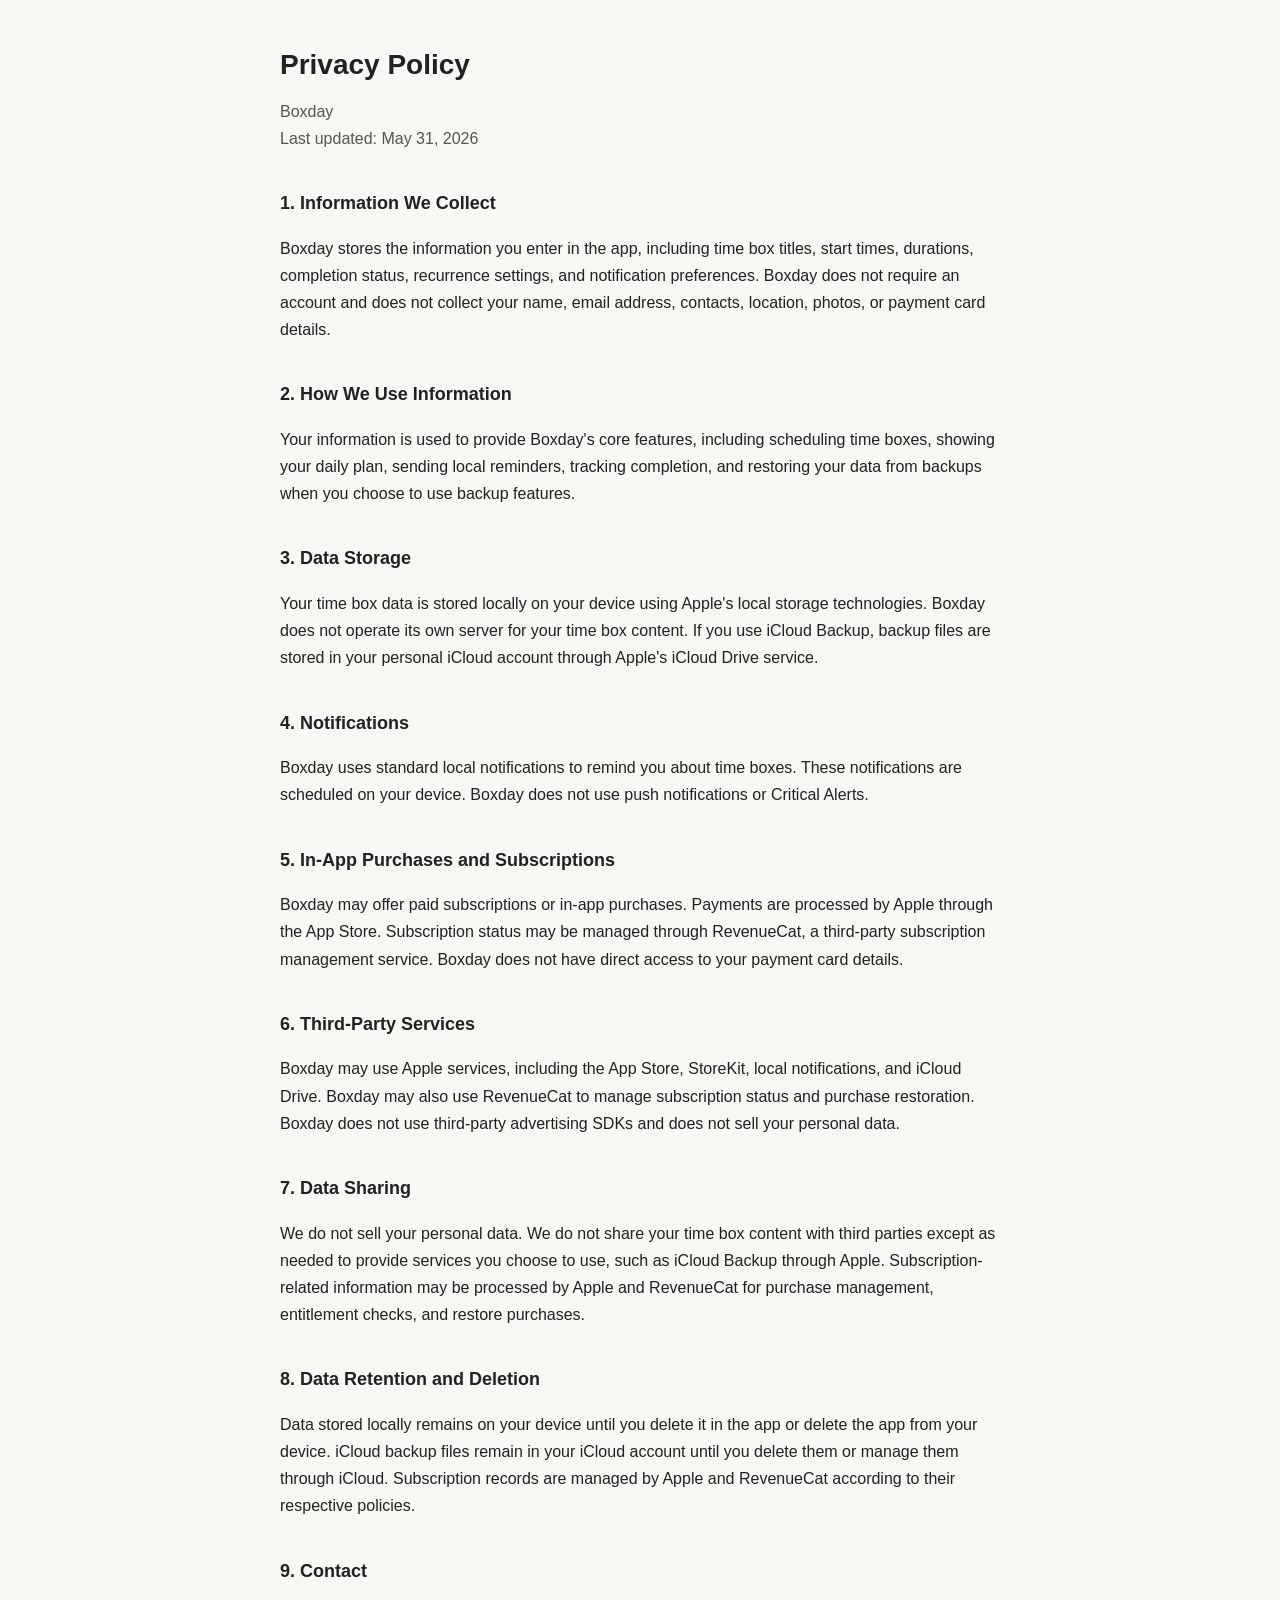
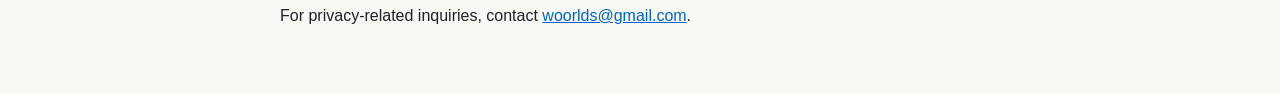
==== boxday/privacy/index.html @ 0be31687 "boxday 추가" ====
<!DOCTYPE html>
<html lang="en">
<head>
  <meta charset="UTF-8" />
  <meta name="viewport" content="width=device-width, initial-scale=1.0" />
  <title>Boxday - Privacy Policy</title>
  <link rel="stylesheet" href="../../shared/style.css" />
</head>
<body>
  <main>
    <h1>Privacy Policy</h1>
    <p class="intro">Boxday<br />Last updated: May 31, 2026</p>

    <h2>1. Information We Collect</h2>
    <p>
      Boxday stores the information you enter in the app, including time box titles,
      start times, durations, completion status, recurrence settings, and notification
      preferences. Boxday does not require an account and does not collect your name,
      email address, contacts, location, photos, or payment card details.
    </p>

    <h2>2. How We Use Information</h2>
    <p>
      Your information is used to provide Boxday's core features, including scheduling
      time boxes, showing your daily plan, sending local reminders, tracking completion,
      and restoring your data from backups when you choose to use backup features.
    </p>

    <h2>3. Data Storage</h2>
    <p>
      Your time box data is stored locally on your device using Apple's local storage
      technologies. Boxday does not operate its own server for your time box content.
      If you use iCloud Backup, backup files are stored in your personal iCloud account
      through Apple's iCloud Drive service.
    </p>

    <h2>4. Notifications</h2>
    <p>
      Boxday uses standard local notifications to remind you about time boxes. These
      notifications are scheduled on your device. Boxday does not use push notifications
      or Critical Alerts.
    </p>

    <h2>5. In-App Purchases and Subscriptions</h2>
    <p>
      Boxday may offer paid subscriptions or in-app purchases. Payments are processed
      by Apple through the App Store. Subscription status may be managed through
      RevenueCat, a third-party subscription management service. Boxday does not have
      direct access to your payment card details.
    </p>

    <h2>6. Third-Party Services</h2>
    <p>
      Boxday may use Apple services, including the App Store, StoreKit, local
      notifications, and iCloud Drive. Boxday may also use RevenueCat to manage
      subscription status and purchase restoration. Boxday does not use third-party
      advertising SDKs and does not sell your personal data.
    </p>

    <h2>7. Data Sharing</h2>
    <p>
      We do not sell your personal data. We do not share your time box content with
      third parties except as needed to provide services you choose to use, such as
      iCloud Backup through Apple. Subscription-related information may be processed
      by Apple and RevenueCat for purchase management, entitlement checks, and restore
      purchases.
    </p>

    <h2>8. Data Retention and Deletion</h2>
    <p>
      Data stored locally remains on your device until you delete it in the app or
      delete the app from your device. iCloud backup files remain in your iCloud account
      until you delete them or manage them through iCloud. Subscription records are
      managed by Apple and RevenueCat according to their respective policies.
    </p>

    <h2>9. Contact</h2>
    <p>
      For privacy-related inquiries, contact
      <a href="mailto:woorlds@gmail.com">woorlds@gmail.com</a>.
    </p>
  </main>
</body>
</html>
---- shared/style.css ----
body {
  margin: 0;
  background: #f7f7f4;
  color: #202124;
  font-family: -apple-system, BlinkMacSystemFont, "Segoe UI", sans-serif;
  line-height: 1.7;
}

main {
  box-sizing: border-box;
  max-width: 760px;
  margin: 0 auto;
  padding: 48px 20px;
}

h1 {
  margin: 0 0 8px;
  font-size: 28px;
  line-height: 1.2;
}

h2 {
  margin: 36px 0 8px;
  font-size: 18px;
}

p,
li {
  font-size: 16px;
}

a {
  color: #0066cc;
}

.intro {
  margin-bottom: 32px;
  color: #555;
}

.app-list {
  padding: 0;
  list-style: none;
}

.app-item {
  margin: 0 0 16px;
  padding: 20px;
  background: #ffffff;
  border: 1px solid #dfdfdc;
  border-radius: 8px;
}

.app-item h2 {
  margin-top: 0;
}

.link-list {
  margin: 8px 0 0;
  padding-left: 20px;
}

footer {
  margin-top: 40px;
  padding-top: 20px;
  border-top: 1px solid #dfdfdc;
  color: #666;
  font-size: 14px;
}
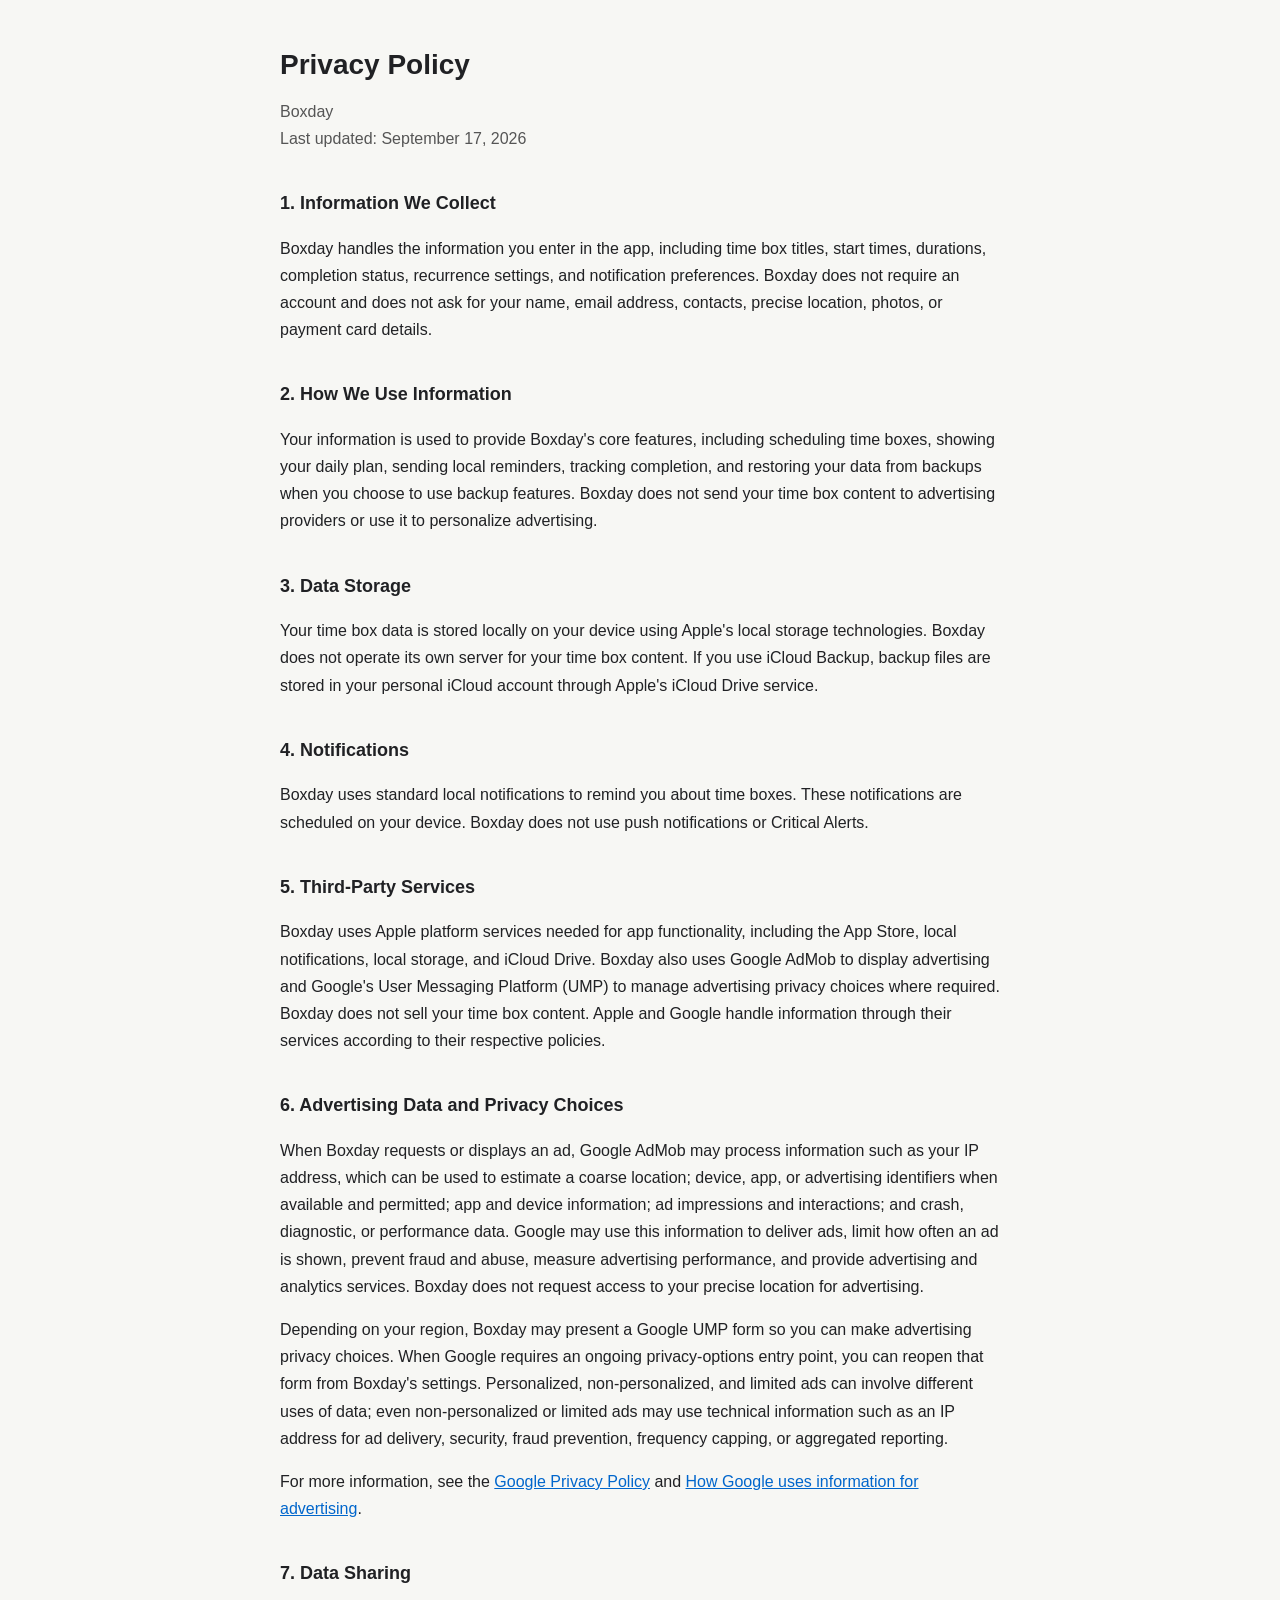
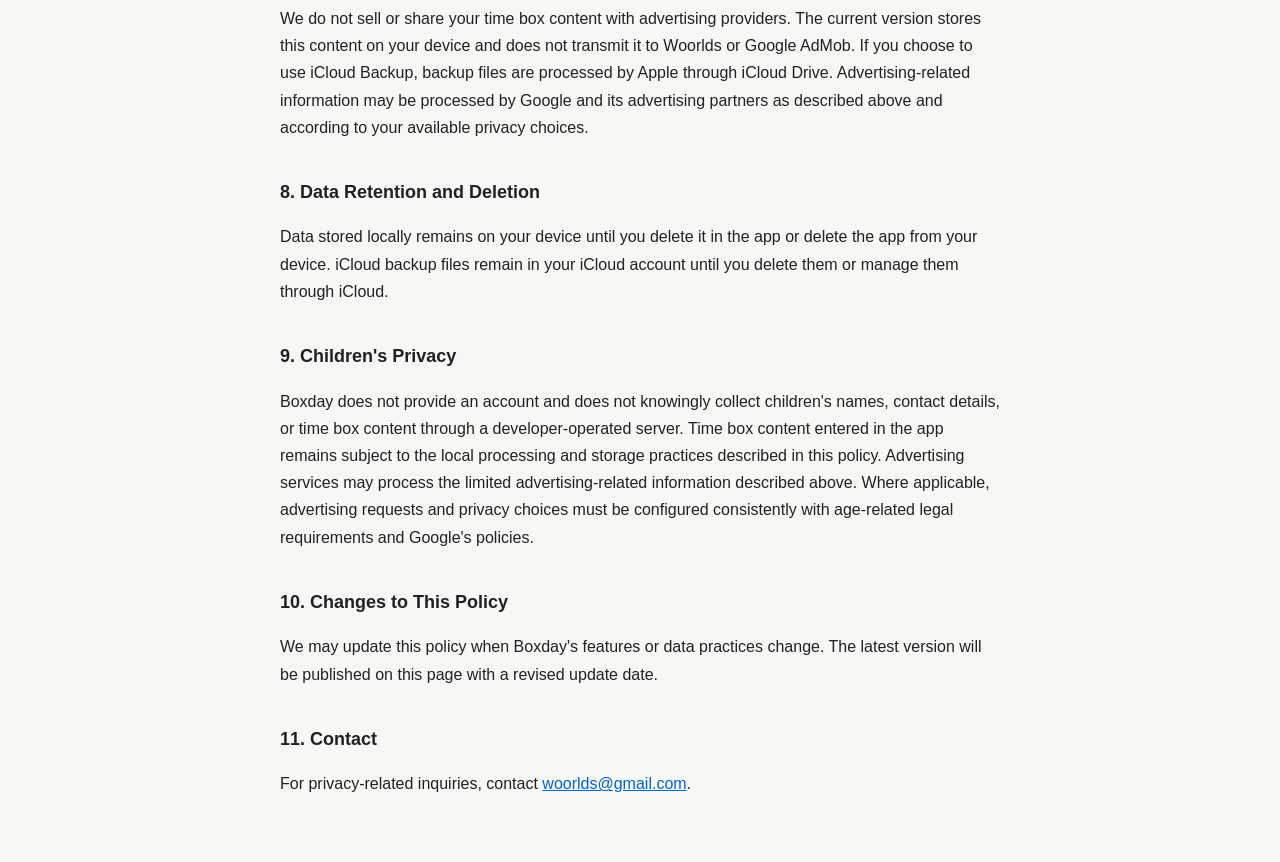
==== commit ac6600e8: "docs: disclose Boxday AdMob data practices" ====
--- a/boxday/privacy/index.html
+++ b/boxday/privacy/index.html
@@ -9,14 +9,14 @@
 <body>
   <main>
     <h1>Privacy Policy</h1>
-    <p class="intro">Boxday<br />Last updated: May 31, 2026</p>
+    <p class="intro">Boxday<br />Last updated: September 17, 2026</p>
 
     <h2>1. Information We Collect</h2>
     <p>
-      Boxday stores the information you enter in the app, including time box titles,
+      Boxday handles the information you enter in the app, including time box titles,
       start times, durations, completion status, recurrence settings, and notification
-      preferences. Boxday does not require an account and does not collect your name,
-      email address, contacts, location, photos, or payment card details.
+      preferences. Boxday does not require an account and does not ask for your name,
+      email address, contacts, precise location, photos, or payment card details.
     </p>
 
     <h2>2. How We Use Information</h2>
@@ -24,6 +24,8 @@
       Your information is used to provide Boxday's core features, including scheduling
       time boxes, showing your daily plan, sending local reminders, tracking completion,
       and restoring your data from backups when you choose to use backup features.
+      Boxday does not send your time box content to advertising providers or use it to
+      personalize advertising.
     </p>
 
     <h2>3. Data Storage</h2>
@@ -41,40 +43,77 @@
       or Critical Alerts.
     </p>
 
-    <h2>5. In-App Purchases and Subscriptions</h2>
+    <h2>5. Third-Party Services</h2>
     <p>
-      Boxday may offer paid subscriptions or in-app purchases. Payments are processed
-      by Apple through the App Store. Subscription status may be managed through
-      RevenueCat, a third-party subscription management service. Boxday does not have
-      direct access to your payment card details.
+      Boxday uses Apple platform services needed for app functionality, including the
+      App Store, local notifications, local storage, and iCloud Drive. Boxday also uses
+      Google AdMob to display advertising and Google's User Messaging Platform (UMP)
+      to manage advertising privacy choices where required. Boxday does not sell your
+      time box content. Apple and Google handle information through their services
+      according to their respective policies.
     </p>
 
-    <h2>6. Third-Party Services</h2>
+    <h2>6. Advertising Data and Privacy Choices</h2>
     <p>
-      Boxday may use Apple services, including the App Store, StoreKit, local
-      notifications, and iCloud Drive. Boxday may also use RevenueCat to manage
-      subscription status and purchase restoration. Boxday does not use third-party
-      advertising SDKs and does not sell your personal data.
+      When Boxday requests or displays an ad, Google AdMob may process information
+      such as your IP address, which can be used to estimate a coarse location;
+      device, app, or advertising identifiers when available and permitted; app and
+      device information; ad impressions and interactions; and crash, diagnostic, or
+      performance data. Google may use this information to deliver ads, limit how
+      often an ad is shown, prevent fraud and abuse, measure advertising performance,
+      and provide advertising and analytics services. Boxday does not request access
+      to your precise location for advertising.
+    </p>
+    <p>
+      Depending on your region, Boxday may present a Google UMP form so you can make
+      advertising privacy choices. When Google requires an ongoing privacy-options
+      entry point, you can reopen that form from Boxday's settings. Personalized,
+      non-personalized, and limited ads can involve different uses of data; even
+      non-personalized or limited ads may use technical information such as an IP
+      address for ad delivery, security, fraud prevention, frequency capping, or
+      aggregated reporting.
+    </p>
+    <p>
+      For more information, see the
+      <a href="https://policies.google.com/privacy">Google Privacy Policy</a> and
+      <a href="https://policies.google.com/technologies/ads">How Google uses information for advertising</a>.
     </p>
 
     <h2>7. Data Sharing</h2>
     <p>
-      We do not sell your personal data. We do not share your time box content with
-      third parties except as needed to provide services you choose to use, such as
-      iCloud Backup through Apple. Subscription-related information may be processed
-      by Apple and RevenueCat for purchase management, entitlement checks, and restore
-      purchases.
+      We do not sell or share your time box content with advertising providers. The
+      current version stores this content on your device and does not transmit it to
+      Woorlds or Google AdMob. If you choose to use iCloud Backup, backup files are
+      processed by Apple through iCloud Drive. Advertising-related information may be
+      processed by Google and its advertising partners as described above and
+      according to your available privacy choices.
     </p>
 
     <h2>8. Data Retention and Deletion</h2>
     <p>
       Data stored locally remains on your device until you delete it in the app or
       delete the app from your device. iCloud backup files remain in your iCloud account
-      until you delete them or manage them through iCloud. Subscription records are
-      managed by Apple and RevenueCat according to their respective policies.
+      until you delete them or manage them through iCloud.
     </p>
 
-    <h2>9. Contact</h2>
+    <h2>9. Children's Privacy</h2>
+    <p>
+      Boxday does not provide an account and does not knowingly collect children's
+      names, contact details, or time box content through a developer-operated server.
+      Time box content entered in the app remains subject to the local processing and
+      storage practices described in this policy. Advertising services may process the
+      limited advertising-related information described above. Where applicable,
+      advertising requests and privacy choices must be configured consistently with
+      age-related legal requirements and Google's policies.
+    </p>
+
+    <h2>10. Changes to This Policy</h2>
+    <p>
+      We may update this policy when Boxday's features or data practices change. The
+      latest version will be published on this page with a revised update date.
+    </p>
+
+    <h2>11. Contact</h2>
     <p>
       For privacy-related inquiries, contact
       <a href="mailto:woorlds@gmail.com">woorlds@gmail.com</a>.
